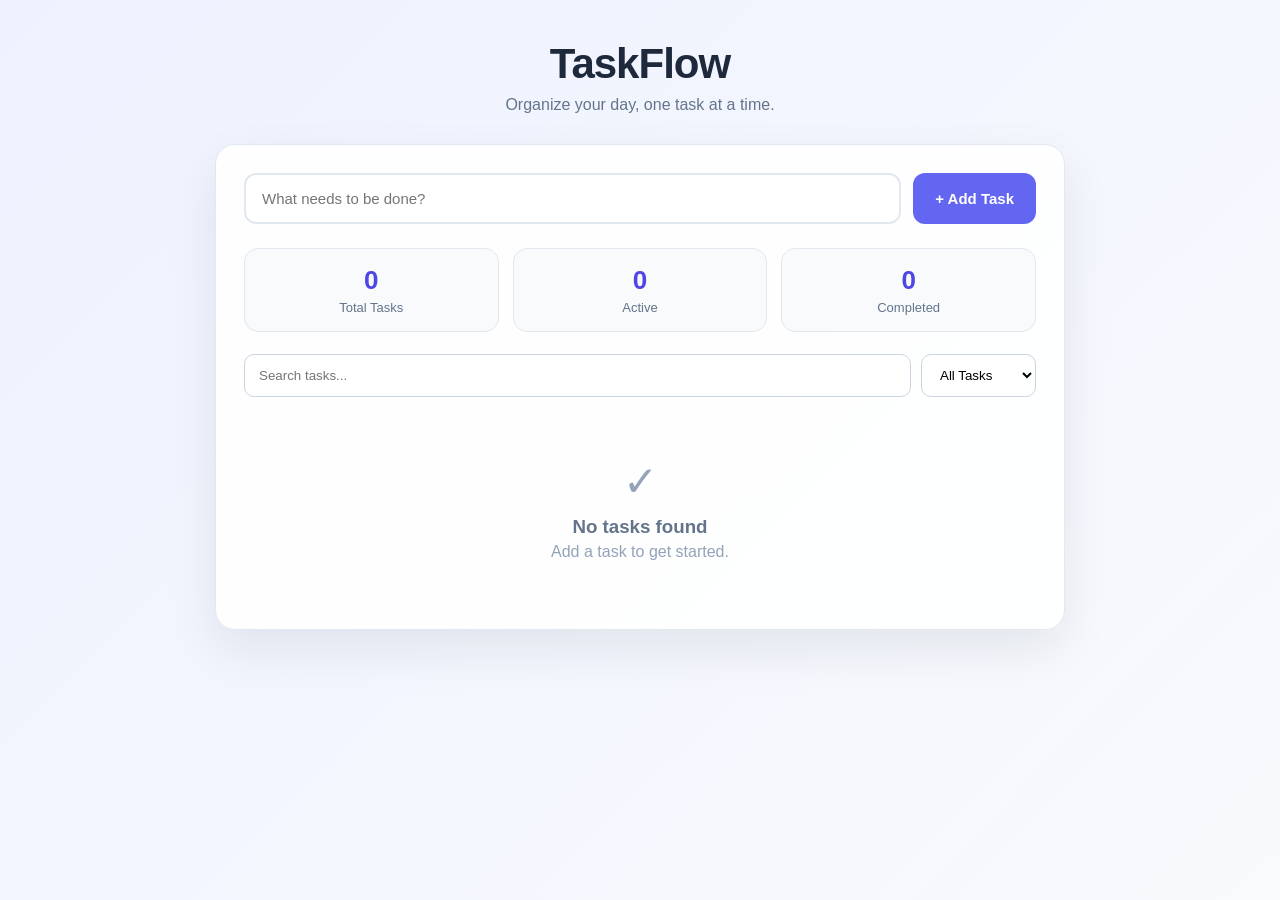
==== html/index.html @ d62a6885 "Build TaskFlow application" ====
<!DOCTYPE html>
<html lang="en">
<head>
    <meta charset="UTF-8">
    <meta name="viewport" content="width=device-width, initial-scale=1.0">

    <title>TaskFlow</title>

    <style>
        * {
            margin: 0;
            padding: 0;
            box-sizing: border-box;
        }

        body {
            font-family: Inter, Arial, sans-serif;
            background: linear-gradient(135deg, #eef2ff, #f8fafc);
            min-height: 100vh;
            color: #1e293b;
            padding: 40px 20px;
        }

        .app {
            width: 100%;
            max-width: 850px;
            margin: auto;
        }

        /* HEADER */

        .header {
            text-align: center;
            margin-bottom: 30px;
        }

        .header h1 {
            font-size: 42px;
            font-weight: 800;
            color: #1e293b;
            letter-spacing: -1px;
        }

        .header p {
            margin-top: 8px;
            color: #64748b;
            font-size: 16px;
        }

        /* MAIN CARD */

        .card {
            background: rgba(255, 255, 255, 0.95);
            border-radius: 20px;
            padding: 28px;
            box-shadow: 0 20px 50px rgba(15, 23, 42, 0.08);
            border: 1px solid #e2e8f0;
        }

        /* INPUT */

        .form {
            display: grid;
            grid-template-columns: 1fr auto;
            gap: 12px;
            margin-bottom: 24px;
        }

        .input {
            width: 100%;
            padding: 15px 16px;
            border: 2px solid #e2e8f0;
            border-radius: 12px;
            font-size: 15px;
            outline: none;
            transition: 0.2s;
        }

        .input:focus {
            border-color: #6366f1;
            box-shadow: 0 0 0 4px rgba(99, 102, 241, 0.1);
        }

        .btn {
            border: none;
            border-radius: 12px;
            padding: 14px 22px;
            font-size: 15px;
            font-weight: 600;
            cursor: pointer;
            transition: 0.2s;
        }

        .btn-primary {
            background: #6366f1;
            color: white;
        }

        .btn-primary:hover {
            background: #4f46e5;
            transform: translateY(-1px);
        }

        /* STATS */

        .stats {
            display: grid;
            grid-template-columns: repeat(3, 1fr);
            gap: 14px;
            margin-bottom: 22px;
        }

        .stat {
            background: #f8fafc;
            border: 1px solid #e2e8f0;
            border-radius: 14px;
            padding: 16px;
            text-align: center;
        }

        .stat-number {
            display: block;
            font-size: 26px;
            font-weight: 800;
            color: #4f46e5;
        }

        .stat-label {
            display: block;
            margin-top: 4px;
            font-size: 13px;
            color: #64748b;
        }

        /* TOOLBAR */

        .toolbar {
            display: flex;
            gap: 10px;
            margin-bottom: 20px;
            flex-wrap: wrap;
        }

        .search {
            flex: 1;
            min-width: 200px;
            padding: 12px 14px;
            border-radius: 10px;
            border: 1px solid #cbd5e1;
            outline: none;
        }

        .filter {
            padding: 12px 14px;
            border-radius: 10px;
            border: 1px solid #cbd5e1;
            background: white;
            cursor: pointer;
        }

        /* TASK LIST */

        .task-list {
            list-style: none;
        }

        .task {
            display: flex;
            align-items: center;
            justify-content: space-between;
            gap: 14px;
            padding: 16px;
            border: 1px solid #e2e8f0;
            border-radius: 14px;
            margin-bottom: 12px;
            background: white;
            transition: 0.2s;
        }

        .task:hover {
            box-shadow: 0 8px 20px rgba(15, 23, 42, 0.06);
            transform: translateY(-1px);
        }

        .task-left {
            display: flex;
            align-items: center;
            gap: 12px;
            min-width: 0;
            flex: 1;
        }

        .checkbox {
            width: 20px;
            height: 20px;
            cursor: pointer;
            accent-color: #6366f1;
            flex-shrink: 0;
        }

        .task-info {
            min-width: 0;
        }

        .task-title {
            font-size: 16px;
            font-weight: 600;
            word-break: break-word;
        }

        .task-meta {
            font-size: 12px;
            color: #94a3b8;
            margin-top: 4px;
        }

        .completed .task-title {
            text-decoration: line-through;
            color: #94a3b8;
        }

        .actions {
            display: flex;
            gap: 8px;
        }

        .action-btn {
            border: none;
            padding: 9px 12px;
            border-radius: 9px;
            cursor: pointer;
            font-size: 13px;
            font-weight: 600;
        }

        .edit-btn {
            background: #eef2ff;
            color: #4f46e5;
        }

        .edit-btn:hover {
            background: #e0e7ff;
        }

        .delete-btn {
            background: #fef2f2;
            color: #dc2626;
        }

        .delete-btn:hover {
            background: #fee2e2;
        }

        /* EMPTY */

        .empty {
            text-align: center;
            padding: 40px 20px;
            color: #94a3b8;
        }

        .empty-icon {
            font-size: 42px;
            margin-bottom: 10px;
        }

        .empty h3 {
            color: #64748b;
            margin-bottom: 5px;
        }

        /* MODAL */

        .modal-overlay {
            position: fixed;
            inset: 0;
            background: rgba(15, 23, 42, 0.45);
            display: none;
            align-items: center;
            justify-content: center;
            padding: 20px;
            z-index: 1000;
        }

        .modal {
            background: white;
            width: 100%;
            max-width: 450px;
            padding: 25px;
            border-radius: 18px;
            box-shadow: 0 25px 60px rgba(15, 23, 42, 0.2);
        }

        .modal h2 {
            margin-bottom: 18px;
        }

        .modal-actions {
            display: flex;
            justify-content: flex-end;
            gap: 10px;
            margin-top: 20px;
        }

        .btn-secondary {
            background: #f1f5f9;
            color: #334155;
        }

        .btn-secondary:hover {
            background: #e2e8f0;
        }

        .btn-danger {
            background: #ef4444;
            color: white;
        }

        /* MOBILE */

        @media (max-width: 700px) {

            body {
                padding: 20px 12px;
            }

            .header h1 {
                font-size: 32px;
            }

            .card {
                padding: 18px;
            }

            .form {
                grid-template-columns: 1fr;
            }

            .stats {
                grid-template-columns: 1fr;
            }

            .task {
                align-items: flex-start;
            }

            .actions {
                flex-direction: column;
            }

            .action-btn {
                width: 70px;
            }
        }
    </style>
</head>

<body>

<div class="app">

    <div class="header">
        <h1>TaskFlow</h1>
        <p>Organize your day, one task at a time.</p>
    </div>

    <div class="card">

        <!-- CREATE -->
        <form class="form" id="taskForm">

            <input
                type="text"
                id="taskInput"
                class="input"
                placeholder="What needs to be done?"
                maxlength="120"
                required
            >

            <button type="submit" class="btn btn-primary">
                + Add Task
            </button>

        </form>

        <!-- STATS -->
        <div class="stats">

            <div class="stat">
                <span class="stat-number" id="totalCount">0</span>
                <span class="stat-label">Total Tasks</span>
            </div>

            <div class="stat">
                <span class="stat-number" id="activeCount">0</span>
                <span class="stat-label">Active</span>
            </div>

            <div class="stat">
                <span class="stat-number" id="completedCount">0</span>
                <span class="stat-label">Completed</span>
            </div>

        </div>

        <!-- SEARCH + FILTER -->
        <div class="toolbar">

            <input
                type="text"
                id="searchInput"
                class="search"
                placeholder="Search tasks..."
            >

            <select id="filterSelect" class="filter">

                <option value="all">All Tasks</option>
                <option value="active">Active</option>
                <option value="completed">Completed</option>

            </select>

        </div>

        <!-- READ -->
        <ul id="taskList" class="task-list"></ul>

        <div id="emptyState" class="empty">

            <div class="empty-icon">✓</div>

            <h3>No tasks found</h3>

            <p>Add a task to get started.</p>

        </div>

    </div>

</div>


<!-- UPDATE MODAL -->

<div id="modalOverlay" class="modal-overlay">

    <div class="modal">

        <h2>Edit Task</h2>

        <input
            type="text"
            id="editInput"
            class="input"
            maxlength="120"
        >

        <div class="modal-actions">

            <button
                type="button"
                id="cancelEdit"
                class="btn btn-secondary"
            >
                Cancel
            </button>

            <button
                type="button"
                id="saveEdit"
                class="btn btn-primary"
            >
                Save Changes
            </button>

        </div>

    </div>

</div>


<script>

    /*
        TASK DATA
    */

    let tasks = JSON.parse(localStorage.getItem("taskflow_tasks")) || [];

    let editingTaskId = null;


    /*
        DOM ELEMENTS
    */

    const taskForm = document.getElementById("taskForm");

    const taskInput = document.getElementById("taskInput");

    const taskList = document.getElementById("taskList");

    const searchInput = document.getElementById("searchInput");

    const filterSelect = document.getElementById("filterSelect");

    const totalCount = document.getElementById("totalCount");

    const activeCount = document.getElementById("activeCount");

    const completedCount = document.getElementById("completedCount");

    const emptyState = document.getElementById("emptyState");

    const modalOverlay = document.getElementById("modalOverlay");

    const editInput = document.getElementById("editInput");

    const cancelEdit = document.getElementById("cancelEdit");

    const saveEdit = document.getElementById("saveEdit");


    /*
        SAVE DATA
    */

    function saveTasks() {

        localStorage.setItem(
            "taskflow_tasks",
            JSON.stringify(tasks)
        );

    }


    /*
        CREATE
    */

    taskForm.addEventListener("submit", function(event) {

        event.preventDefault();

        const text = taskInput.value.trim();

        if (!text) {
            return;
        }

        const newTask = {

            id: Date.now(),

            title: text,

            completed: false,

            createdAt: new Date().toLocaleString()

        };

        tasks.unshift(newTask);

        saveTasks();

        taskInput.value = "";

        renderTasks();

        taskInput.focus();

    });


    /*
        READ
    */

    function renderTasks() {

        const searchText =
            searchInput.value.trim().toLowerCase();

        const filter =
            filterSelect.value;

        let filteredTasks = tasks.filter(task => {

            const matchesSearch =
                task.title
                    .toLowerCase()
                    .includes(searchText);

            let matchesFilter = true;

            if (filter === "active") {
                matchesFilter = !task.completed;
            }

            if (filter === "completed") {
                matchesFilter = task.completed;
            }

            return matchesSearch && matchesFilter;

        });


        taskList.innerHTML = "";


        if (filteredTasks.length === 0) {

            emptyState.style.display = "block";

        } else {

            emptyState.style.display = "none";

        }


        filteredTasks.forEach(task => {

            const li = document.createElement("li");

            li.className = "task";

            if (task.completed) {
                li.classList.add("completed");
            }


            const left = document.createElement("div");

            left.className = "task-left";


            const checkbox = document.createElement("input");

            checkbox.type = "checkbox";

            checkbox.className = "checkbox";

            checkbox.checked = task.completed;


            checkbox.addEventListener("change", function() {

                updateTaskStatus(task.id, checkbox.checked);

            });


            const info = document.createElement("div");

            info.className = "task-info";


            const title = document.createElement("div");

            title.className = "task-title";

            title.textContent = task.title;


            const meta = document.createElement("div");

            meta.className = "task-meta";

            meta.textContent =
                "Created " + task.createdAt;


            info.appendChild(title);

            info.appendChild(meta);


            left.appendChild(checkbox);

            left.appendChild(info);


            const actions = document.createElement("div");

            actions.className = "actions";


            /* UPDATE BUTTON */

            const editButton = document.createElement("button");

            editButton.className =
                "action-btn edit-btn";

            editButton.textContent =
                "Edit";


            editButton.addEventListener(
                "click",
                function() {
                    openEditModal(task);
                }
            );


            /* DELETE BUTTON */

            const deleteButton = document.createElement("button");

            deleteButton.className =
                "action-btn delete-btn";

            deleteButton.textContent =
                "Delete";


            deleteButton.addEventListener(
                "click",
                function() {
                    deleteTask(task.id);
                }
            );


            actions.appendChild(editButton);

            actions.appendChild(deleteButton);


            li.appendChild(left);

            li.appendChild(actions);


            taskList.appendChild(li);

        });


        updateStats();

    }


    /*
        UPDATE STATUS
    */

    function updateTaskStatus(id, completed) {

        const task = tasks.find(
            task => task.id === id
        );

        if (!task) {
            return;
        }

        task.completed = completed;

        saveTasks();

        renderTasks();

    }


    /*
        UPDATE TASK
    */

    function openEditModal(task) {

        editingTaskId = task.id;

        editInput.value = task.title;

        modalOverlay.style.display = "flex";

        editInput.focus();

    }


    saveEdit.addEventListener(
        "click",
        function() {

            const newTitle =
                editInput.value.trim();

            if (!newTitle) {
                return;
            }

            const task = tasks.find(
                task => task.id === editingTaskId
            );

            if (task) {

                task.title = newTitle;

                saveTasks();

                renderTasks();

            }

            closeEditModal();

        }
    );


    /*
        CLOSE MODAL
    */

    function closeEditModal() {

        modalOverlay.style.display = "none";

        editingTaskId = null;

    }


    cancelEdit.addEventListener(
        "click",
        closeEditModal
    );


    modalOverlay.addEventListener(
        "click",
        function(event) {

            if (event.target === modalOverlay) {

                closeEditModal();

            }

        }
    );


    /*
        DELETE
    */

    function deleteTask(id) {

        const confirmed =
            confirm("Delete this task?");

        if (!confirmed) {
            return;
        }

        tasks = tasks.filter(
            task => task.id !== id
        );

        saveTasks();

        renderTasks();

    }


    /*
        SEARCH
    */

    searchInput.addEventListener(
        "input",
        renderTasks
    );


    /*
        FILTER
    */

    filterSelect.addEventListener(
        "change",
        renderTasks
    );


    /*
        KEYBOARD SUPPORT
    */

    editInput.addEventListener(
        "keydown",
        function(event) {

            if (event.key === "Enter") {

                saveEdit.click();

            }

            if (event.key === "Escape") {

                closeEditModal();

            }

        }
    );


    /*
        INITIAL LOAD
    */

    renderTasks();

</script>

</body>
</html>
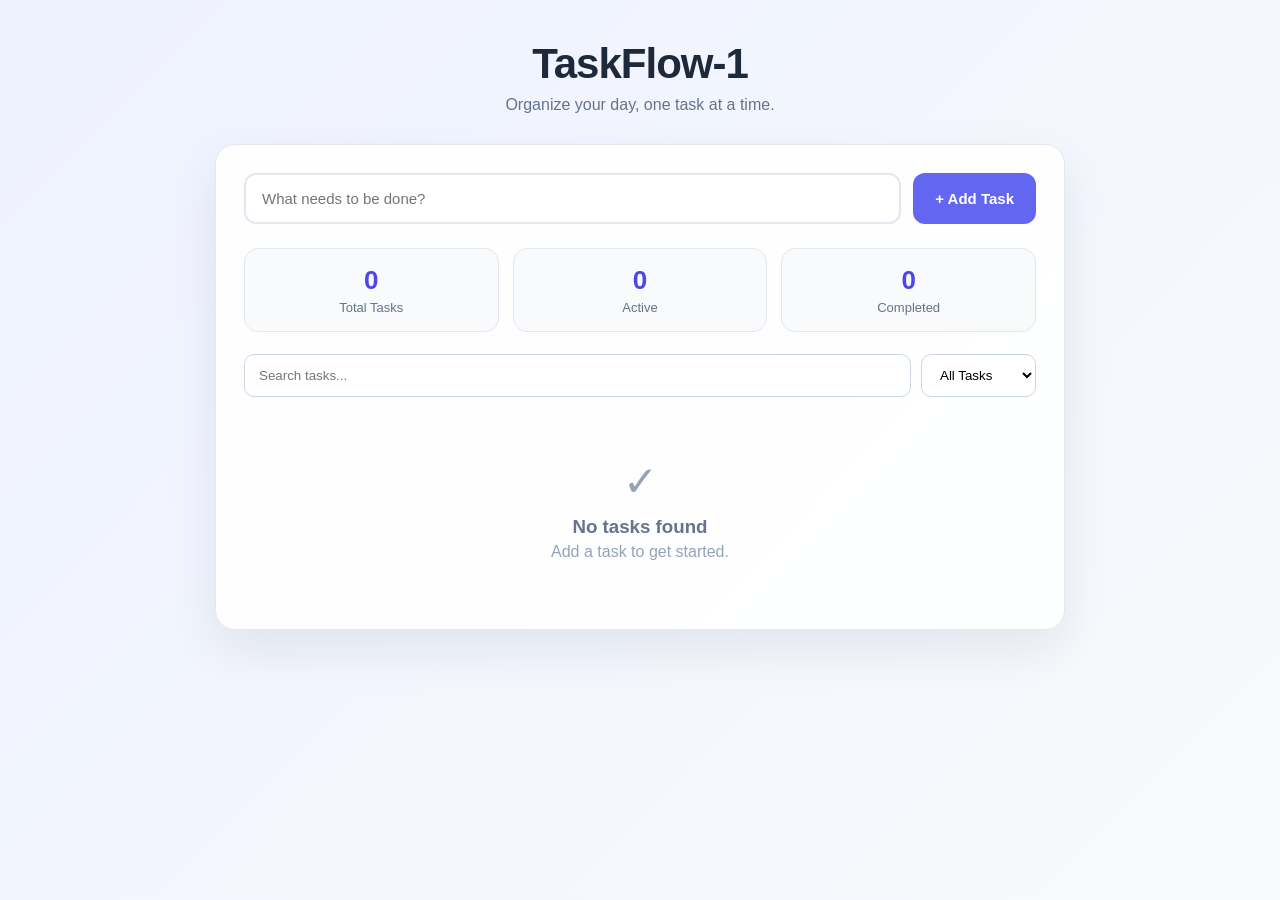
==== commit 08884cb5: "Update index.html" ====
--- a/html/index.html
+++ b/html/index.html
@@ -360,7 +360,7 @@
 <div class="app">
 
     <div class="header">
-        <h1>TaskFlow</h1>
+        <h1>TaskFlow-1</h1>
         <p>Organize your day, one task at a time.</p>
     </div>
 
@@ -931,4 +931,4 @@
 </script>
 
 </body>
-</html>+</html>
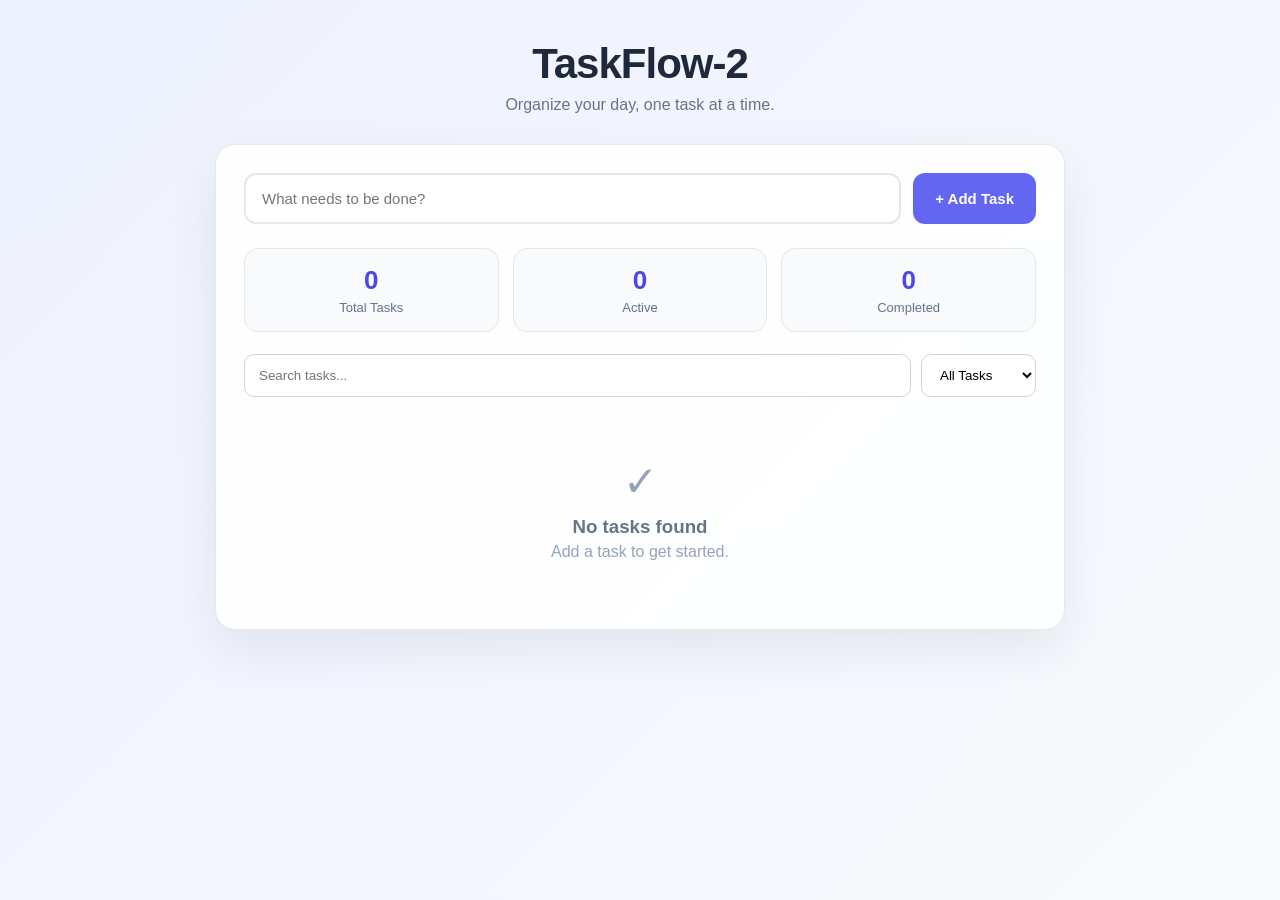
==== commit 7d43df39: "new" ====
--- a/html/index.html
+++ b/html/index.html
@@ -360,7 +360,7 @@
 <div class="app">
 
     <div class="header">
-        <h1>TaskFlow-1</h1>
+        <h1>TaskFlow-2</h1>
         <p>Organize your day, one task at a time.</p>
     </div>
 
@@ -931,4 +931,4 @@
 </script>
 
 </body>
-</html>
+</html>
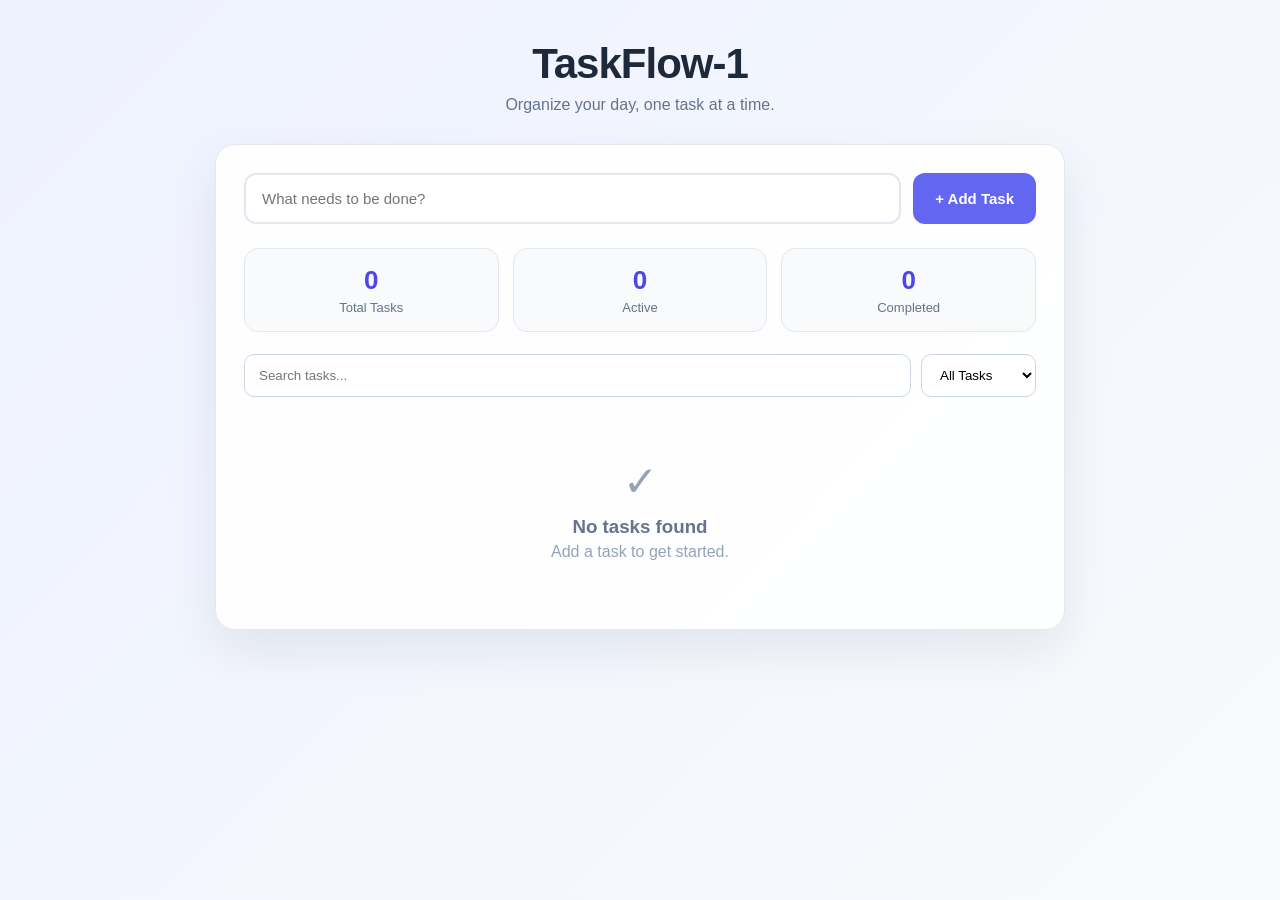
==== commit c90226e5: "new" ====
--- a/html/index.html
+++ b/html/index.html
@@ -360,7 +360,7 @@
 <div class="app">
 
     <div class="header">
-        <h1>TaskFlow-2</h1>
+        <h1>TaskFlow-1</h1>
         <p>Organize your day, one task at a time.</p>
     </div>
 
